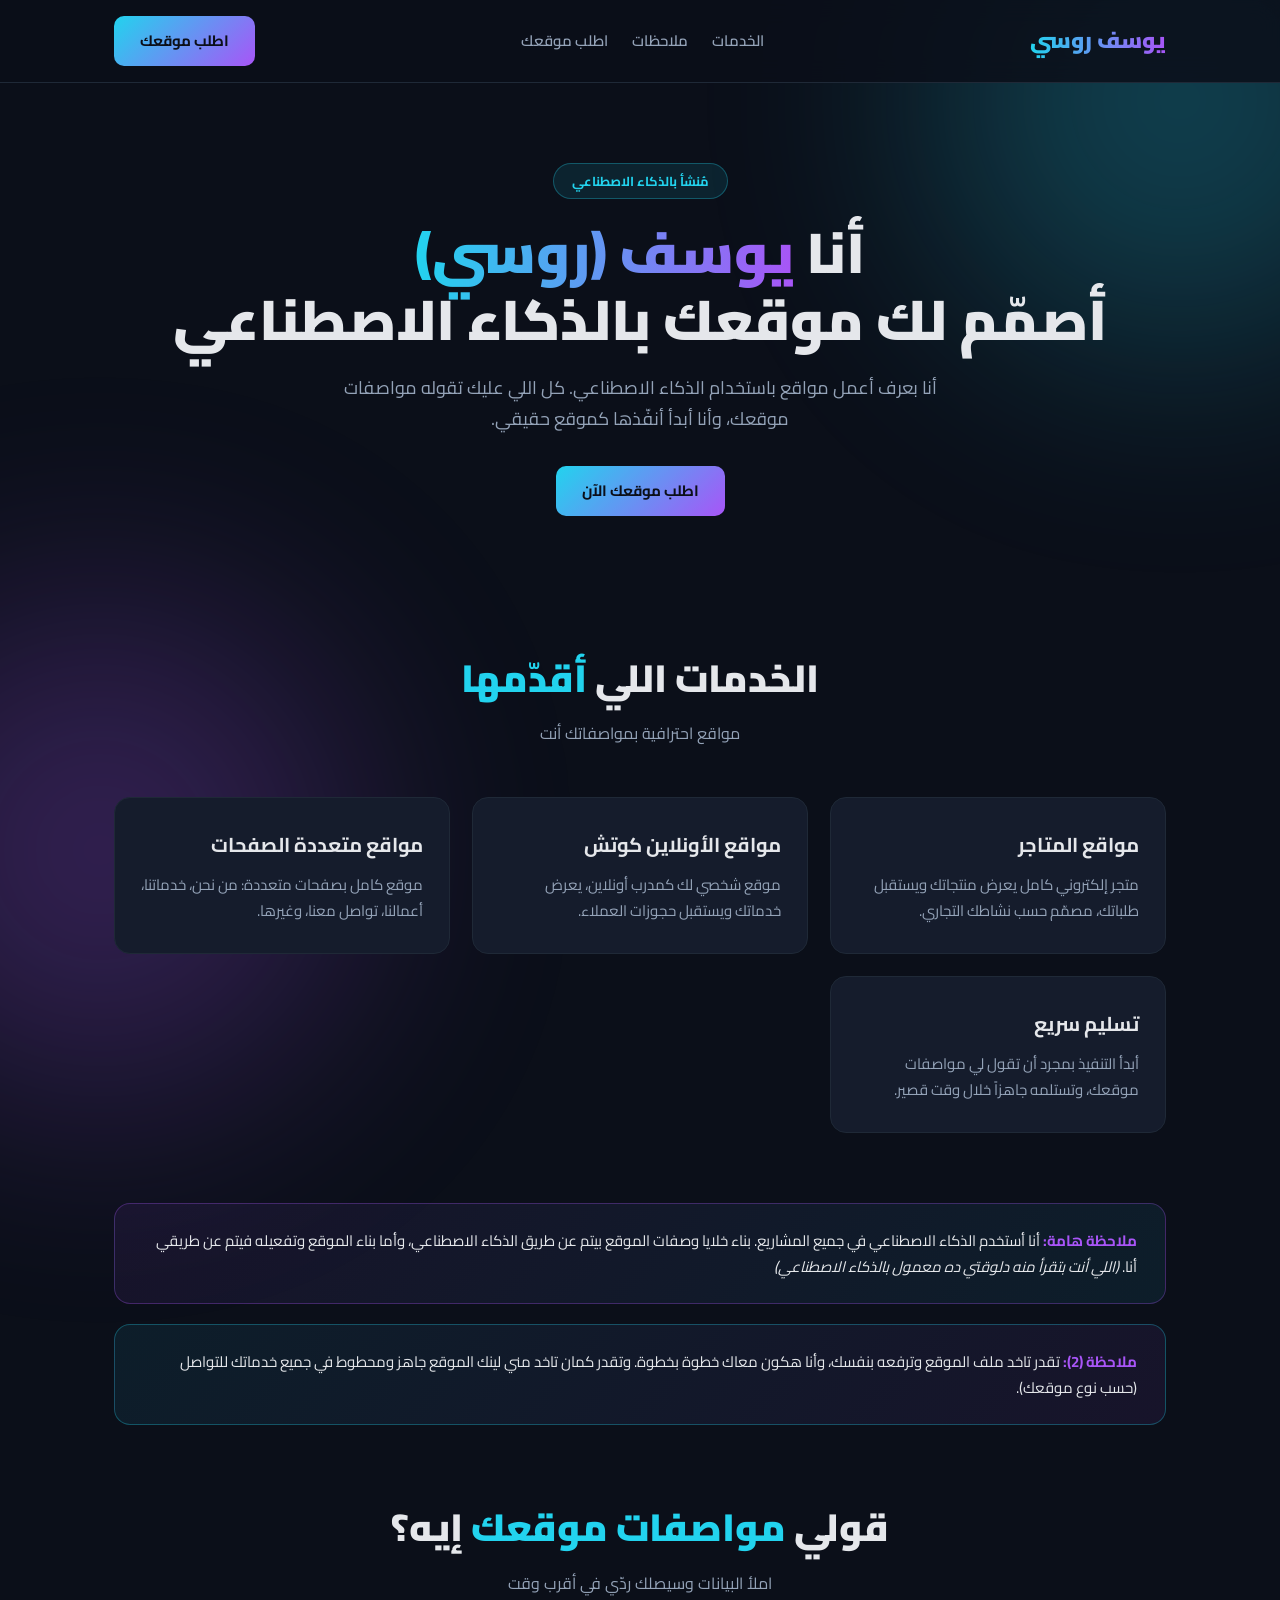
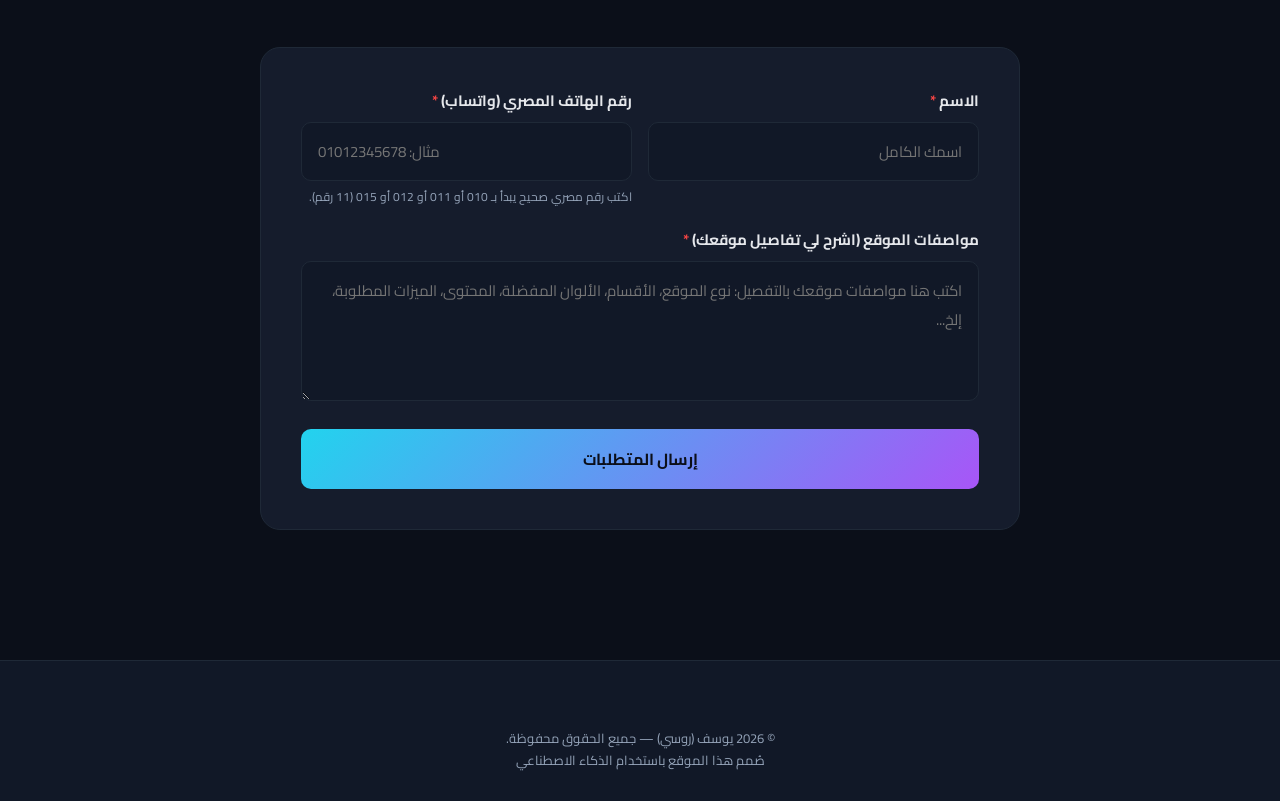
==== mony.html @ a10aa4d8 "Add files via upload" ====
<!DOCTYPE html>
<html lang="ar" dir="rtl">
<head>
<meta charset="UTF-8" />
<meta name="viewport" content="width=device-width, initial-scale=1.0" />
<title>يوسف روسي | تصميم مواقع بالذكاء الاصطناعي</title>
<link href="https://fonts.googleapis.com/css2?family=Cairo:wght@300;400;600;700;900&display=swap" rel="stylesheet">
<style>
  :root{
    --bg:#0b0f19;
    --bg2:#111827;
    --card:#151c2c;
    --accent:#22d3ee;
    --accent2:#a855f7;
    --text:#e5e7eb;
    --muted:#94a3b8;
    --border:#1f2937;
  }
  *{margin:0;padding:0;box-sizing:border-box;}
  html{scroll-behavior:smooth;}
  body{
    font-family:'Cairo',sans-serif;
    background:var(--bg);
    color:var(--text);
    line-height:1.7;
    overflow-x:hidden;
  }
  .glow{
    position:fixed;width:500px;height:500px;border-radius:50%;
    filter:blur(120px);opacity:.25;z-index:-1;
  }
  .glow.one{background:var(--accent);top:-150px;right:-150px;}
  .glow.two{background:var(--accent2);bottom:-200px;left:-150px;}

  header{
    position:sticky;top:0;z-index:50;
    background:rgba(11,15,25,.85);
    backdrop-filter:blur(12px);
    border-bottom:1px solid var(--border);
  }
  nav{
    max-width:1100px;margin:auto;padding:16px 24px;
    display:flex;justify-content:space-between;align-items:center;
  }
  .logo{font-size:22px;font-weight:900;background:linear-gradient(90deg,var(--accent),var(--accent2));-webkit-background-clip:text;background-clip:text;color:transparent;}
  nav ul{display:flex;gap:24px;list-style:none;}
  nav a{color:var(--muted);text-decoration:none;font-weight:600;font-size:15px;transition:.2s;}
  nav a:hover{color:var(--accent);}
  .btn{
    display:inline-block;padding:12px 26px;border-radius:10px;
    font-weight:700;text-decoration:none;cursor:pointer;border:none;
    transition:.25s;font-family:inherit;font-size:15px;
  }
  .btn-primary{background:linear-gradient(135deg,var(--accent),var(--accent2));color:#0b0f19;}
  .btn-primary:hover{transform:translateY(-2px);box-shadow:0 10px 30px rgba(34,211,238,.35);}
  .btn-primary:disabled{opacity:.6;cursor:not-allowed;transform:none;}

  .hero{
    max-width:1100px;margin:auto;padding:80px 24px 60px;text-align:center;
  }
  .badge{
    display:inline-block;padding:6px 18px;border-radius:100px;
    background:rgba(34,211,238,.1);border:1px solid rgba(34,211,238,.3);
    color:var(--accent);font-size:13px;font-weight:700;margin-bottom:20px;
  }
  .hero h1{
    font-size:clamp(32px,5vw,56px);font-weight:900;line-height:1.2;margin-bottom:20px;
  }
  .hero h1 span{background:linear-gradient(90deg,var(--accent),var(--accent2));-webkit-background-clip:text;background-clip:text;color:transparent;}
  .hero p{color:var(--muted);font-size:18px;max-width:650px;margin:0 auto 32px;}
  .hero-btns{display:flex;gap:14px;justify-content:center;flex-wrap:wrap;}

  section{max-width:1100px;margin:auto;padding:70px 24px;}
  .section-title{text-align:center;margin-bottom:50px;}
  .section-title h2{font-size:clamp(26px,4vw,38px);font-weight:900;margin-bottom:10px;}
  .section-title h2 span{color:var(--accent);}
  .section-title p{color:var(--muted);}

  .grid{display:grid;grid-template-columns:repeat(auto-fit,minmax(280px,1fr));gap:22px;}
  .card{
    background:var(--card);border:1px solid var(--border);border-radius:16px;
    padding:30px 26px;transition:.3s;
  }
  .card:hover{transform:translateY(-6px);border-color:var(--accent);box-shadow:0 15px 40px rgba(0,0,0,.4);}
  .card h3{font-size:20px;margin-bottom:10px;}
  .card p{color:var(--muted);font-size:15px;}

  .note{
    max-width:1100px;margin:auto;padding:0 24px;
  }
  .note-box{
    background:linear-gradient(135deg,rgba(168,85,247,.08),rgba(34,211,238,.08));
    border:1px solid rgba(168,85,247,.3);
    border-radius:16px;padding:24px 28px;
  }
  .note-box p{color:var(--text);font-size:15px;}
  .note-box strong{color:var(--accent2);}

  .form-wrap{
    background:var(--card);border:1px solid var(--border);border-radius:20px;
    padding:40px;max-width:760px;margin:auto;
  }
  .form-group{margin-bottom:20px;}
  .form-group label{display:block;margin-bottom:8px;font-weight:700;font-size:15px;}
  .form-group label .req{color:#ef4444;}
  .form-group input,.form-group textarea{
    width:100%;padding:14px 16px;border-radius:10px;
    background:var(--bg2);border:1px solid var(--border);
    color:var(--text);font-family:inherit;font-size:15px;transition:.2s;
  }
  .form-group input:focus,.form-group textarea:focus{
    outline:none;border-color:var(--accent);box-shadow:0 0 0 3px rgba(34,211,238,.15);
  }
  .form-group input.invalid,.form-group textarea.invalid{
    border-color:#ef4444;box-shadow:0 0 0 3px rgba(239,68,68,.15);
  }
  .form-group textarea{resize:vertical;min-height:140px;}
  .form-row{display:grid;grid-template-columns:1fr 1fr;gap:16px;}
  @media(max-width:600px){.form-row{grid-template-columns:1fr;}}

  .hint{font-size:12px;color:var(--muted);margin-top:6px;}
  .error-text{font-size:12px;color:#f87171;margin-top:6px;display:none;}
  .error-text.show{display:block;}

  .form-message{
    display:none;padding:14px 18px;border-radius:10px;margin-bottom:18px;font-weight:700;font-size:14px;
  }
  .form-message.error{display:block;background:rgba(239,68,68,.12);border:1px solid rgba(239,68,68,.4);color:#f87171;}

  footer{
    border-top:1px solid var(--border);padding:50px 24px 30px;margin-top:60px;
    background:var(--bg2);
  }
  .footer-inner{max-width:1100px;margin:auto;text-align:center;}
  .footer-small{color:var(--muted);font-size:13px;margin-top:16px;}

  @media(max-width:768px){
    nav ul{display:none;}
    .form-wrap{padding:26px 20px;}
  }
</style>
</head>
<body>

<div class="glow one"></div>
<div class="glow two"></div>

<header>
  <nav>
    <div class="logo">يوسف روسي</div>
    <ul>
      <li><a href="#services">الخدمات</a></li>
      <li><a href="#note">ملاحظات</a></li>
      <li><a href="#order">اطلب موقعك</a></li>
    </ul>
    <a href="#order" class="btn btn-primary">اطلب موقعك</a>
  </nav>
</header>

<section class="hero">
  <div class="badge">مُنشأ بالذكاء الاصطناعي</div>
  <h1>أنا <span>يوسف (روسي)</span><br>أصمّم لك موقعك بالذكاء الاصطناعي</h1>
  <p>
    أنا بعرف أعمل مواقع باستخدام الذكاء الاصطناعي.
    كل اللي عليك تقوله مواصفات موقعك، وأنا أبدأ أنفّذها كموقع حقيقي.
  </p>
  <div class="hero-btns">
    <a href="#order" class="btn btn-primary">اطلب موقعك الآن</a>
  </div>
</section>

<section id="services">
  <div class="section-title">
    <h2>الخدمات اللي <span>أقدّمها</span></h2>
    <p>مواقع احترافية بمواصفاتك أنت</p>
  </div>
  <div class="grid">
    <div class="card">
      <h3>مواقع المتاجر</h3>
      <p>متجر إلكتروني كامل يعرض منتجاتك ويستقبل طلباتك، مصمّم حسب نشاطك التجاري.</p>
    </div>
    <div class="card">
      <h3>مواقع الأونلاين كوتش</h3>
      <p>موقع شخصي لك كمدرب أونلاين، يعرض خدماتك ويستقبل حجوزات العملاء.</p>
    </div>
    <div class="card">
      <h3>مواقع متعددة الصفحات</h3>
      <p>موقع كامل بصفحات متعددة: من نحن، خدماتنا، أعمالنا، تواصل معنا، وغيرها.</p>
    </div>
    <div class="card">
      <h3>تسليم سريع</h3>
      <p>أبدأ التنفيذ بمجرد أن تقول لي مواصفات موقعك، وتستلمه جاهزاً خلال وقت قصير.</p>
    </div>
  </div>
</section>

<div class="note" id="note">
  <div class="note-box">
    <p>
      <strong>ملاحظة هامة:</strong> أنا أستخدم الذكاء الاصطناعي في جميع المشاريع.
      بناء خلايا وصفات الموقع بيتم عن طريق الذكاء الاصطناعي، وأما بناء الموقع وتفعيله
      فيتم عن طريقي أنا. <em>(اللي أنت بتقرأ منه دلوقتي ده معمول بالذكاء الاصطناعي)</em>
    </p>
  </div>

  <div class="note-box" style="margin-top:20px;border-color:rgba(34,211,238,.3);background:linear-gradient(135deg,rgba(34,211,238,.08),rgba(168,85,247,.08));">
    <p>
      <strong>ملاحظة (2):</strong> تقدر تاخد ملف الموقع وترفعه بنفسك، وأنا هكون معاك خطوة بخطوة.
      وتقدر كمان تاخد مني لينك الموقع جاهز ومحطوط في جميع خدماتك للتواصل (حسب نوع موقعك).
    </p>
  </div>
</div>

<section id="order">
  <div class="section-title">
    <h2>قولي <span>مواصفات موقعك</span> إيه؟</h2>
    <p>املأ البيانات وسيصلك ردّي في أقرب وقت</p>
  </div>

  <div class="form-wrap">
    <div id="formMessage" class="form-message"></div>

    <form id="orderForm" novalidate>
      <div class="form-row">
        <div class="form-group">
          <label for="name">الاسم <span class="req">*</span></label>
          <input type="text" id="name" required placeholder="اسمك الكامل" maxlength="60" />
          <div class="error-text" id="nameError">من فضلك اكتب اسمك (حرفين على الأقل).</div>
        </div>
        <div class="form-group">
          <label for="phone">رقم الهاتف المصري (واتساب) <span class="req">*</span></label>
          <input type="tel" id="phone" required placeholder="مثال: 01012345678" maxlength="15" inputmode="tel" />
          <div class="hint">اكتب رقم مصري صحيح يبدأ بـ 010 أو 011 أو 012 أو 015 (11 رقم).</div>
          <div class="error-text" id="phoneError">رقم الهاتف غير صحيح. لازم يكون رقم مصري صحيح.</div>
        </div>
      </div>

      <div class="form-group">
        <label for="details">مواصفات الموقع (اشرح لي تفاصيل موقعك) <span class="req">*</span></label>
        <textarea id="details" required placeholder="اكتب هنا مواصفات موقعك بالتفصيل: نوع الموقع، الأقسام، الألوان المفضلة، المحتوى، الميزات المطلوبة، إلخ..." maxlength="2000"></textarea>
        <div class="error-text" id="detailsError">من فضلك اكتب مواصفات موقعك (20 حرف على الأقل) بدون كلمات غير لائقة.</div>
      </div>

      <button type="submit" class="btn btn-primary" style="width:100%;font-size:16px;padding:15px;">
        إرسال المتطلبات
      </button>
    </form>
  </div>
</section>

<footer>
  <div class="footer-inner">
    <p class="footer-small">
      © <span id="year"></span> يوسف (روسي) — جميع الحقوق محفوظة.<br>
      صُمم هذا الموقع باستخدام الذكاء الاصطناعي
    </p>
  </div>
</footer>

<script>
  document.getElementById('year').textContent = new Date().getFullYear();

  /* ============================================================
     الإعدادات
     ============================================================ */
  const CONFIG = {
    BOT_TOKEN: '8982312522:AAF1Ax7TmVpa7w1Owg1PbO8Ks6gGTXz6gNM',
    CHAT_ID:   '8686727924'
  };

  /* ============================================================
     التحقق من رقم الهاتف المصري
     الصيغ المقبولة:
       010xxxxxxxx  011xxxxxxxx  012xxxxxxxx  015xxxxxxxx
       +201xxxxxxxxx   00201xxxxxxxxx   201xxxxxxxxx
     ============================================================ */
  function isValidEgyptianPhone(input){
    let p = input.trim().replace(/[\s\-\(\)]/g, '');

    // إزالة البادئة الدولية
    if (p.startsWith('+20'))      p = '0' + p.slice(3);
    else if (p.startsWith('0020')) p = '0' + p.slice(4);
    else if (p.startsWith('20') && p.length === 12) p = '0' + p.slice(2);

    // لازم يبدأ بـ 010/011/012/015 وطوله 11 رقم بالظبط
    return /^01[0125][0-9]{8}$/.test(p);
  }

  /* ============================================================
     فلتر الكلمات غير اللائقة
     (يمنع إرسال وصف فيه كلمات مسيئة/إباحية)
     ============================================================ */
  const BANNED_WORDS = [
    'sex','sexy','porn','porno','xxx','nude','naked','hentai','adult',
    'سكس','سيكس','عاهرة','شرموطة','شرموطه','قحبة','قحبه','نيك','منيك',
    'زب','كسم','كس','طيز','طيزك','عير','زبر','شهواني','شهوانية',
    'إباحي','اباحي','إباحية','اباحية','جنسي','جنسية','خلاعة','خلاعه',
    'دعارة','دعاره','بورن','فاحش','فاحشة','فاحشه','مومس','بغاء'
  ];

  function containsBannedWords(text){
    const lower = text.toLowerCase();
    return BANNED_WORDS.some(w => {
      const word = w.toLowerCase();
      // للأرقام اللاتينية القصيرة زي xxx نستخدم مطابقة الكلمة الكاملة
      if (/^[a-z]{2,4}$/.test(word)) {
        const re = new RegExp('(^|[^a-z])' + word + '([^a-z]|$)', 'i');
        return re.test(lower);
      }
      return lower.includes(word);
    });
  }

  /* ============================================================
     عناصر التحقق من الفورم
     ============================================================ */
  const nameInput    = document.getElementById('name');
  const phoneInput   = document.getElementById('phone');
  const detailsInput = document.getElementById('details');

  const nameError    = document.getElementById('nameError');
  const phoneError   = document.getElementById('phoneError');
  const detailsError = document.getElementById('detailsError');

  function setError(input, errorEl, show){
    if (show){
      input.classList.add('invalid');
      errorEl.classList.add('show');
    } else {
      input.classList.remove('invalid');
      errorEl.classList.remove('show');
    }
  }

  nameInput.addEventListener('input', () => {
    const ok = nameInput.value.trim().length >= 2;
    setError(nameInput, nameError, !ok && nameInput.value.length > 0);
  });

  phoneInput.addEventListener('input', () => {
    // نسمح بأرقام و + و مسافات وشرطات فقط
    phoneInput.value = phoneInput.value.replace(/[^\d\+\s\-\(\)]/g, '');
    const ok = isValidEgyptianPhone(phoneInput.value);
    setError(phoneInput, phoneError, !ok && phoneInput.value.length > 0);
  });

  detailsInput.addEventListener('input', () => {
    const v = detailsInput.value.trim();
    const bad = v.length < 20 || containsBannedWords(v);
    setError(detailsInput, detailsError, bad && detailsInput.value.length > 0);
  });

  /* ============================================================
     إرسال الطلب
     ============================================================ */
  document.getElementById('orderForm').addEventListener('submit', async function(e){
    e.preventDefault();

    const msgBox = document.getElementById('formMessage');
    msgBox.className = 'form-message';
    msgBox.textContent = '';

    const name    = nameInput.value.trim();
    const phone   = phoneInput.value.trim();
    const details = detailsInput.value.trim();

    let hasError = false;

    // اسم
    if (name.length < 2){
      setError(nameInput, nameError, true);
      hasError = true;
    } else {
      setError(nameInput, nameError, false);
    }

    // رقم مصري
    if (!isValidEgyptianPhone(phone)){
      setError(phoneInput, phoneError, true);
      hasError = true;
    } else {
      setError(phoneInput, phoneError, false);
    }

    // وصف
    if (details.length < 20 || containsBannedWords(details)){
      setError(detailsInput, detailsError, true);
      hasError = true;
    } else {
      setError(detailsInput, detailsError, false);
    }

    if (hasError){
      msgBox.className = 'form-message error';
      msgBox.textContent = 'من فضلك راجع البيانات المطلوبة بالأعلى.';
      msgBox.scrollIntoView({behavior:'smooth', block:'center'});
      return;
    }

    const text =
      'طلب موقع جديد\n' +
      '---------------------------\n' +
      'الاسم: ' + name + '\n' +
      'رقم الواتساب: ' + phone + '\n' +
      '---------------------------\n' +
      'المواصفات:\n' + details + '\n' +
      '---------------------------\n' +
      'التاريخ: ' + new Date().toLocaleString('ar-EG');

    const btn = this.querySelector('button[type="submit"]');
    btn.disabled = true;
    btn.textContent = 'جاري الإرسال...';

    try{
      const url = 'https://api.telegram.org/bot' + CONFIG.BOT_TOKEN + '/sendMessage';
      const res = await fetch(url, {
        method: 'POST',
        headers: {'Content-Type':'application/json'},
        body: JSON.stringify({
          chat_id: CONFIG.CHAT_ID,
          text: text
        })
      });
      const data = await res.json();

      if (data.ok) {
        window.location.href = 'success.html';
      } else {
        throw new Error(data.description || 'فشل الإرسال');
      }
    } catch(err){
      msgBox.className = 'form-message error';
      msgBox.textContent = 'حدث خطأ أثناء الإرسال: ' + (err.message || '') + ' — تقدر تتواصل معي مباشرة.';
      console.error('Telegram error:', err);
      btn.disabled = false;
      btn.textContent = 'إرسال المتطلبات';
    }
  });
</script>

</body>
</html>
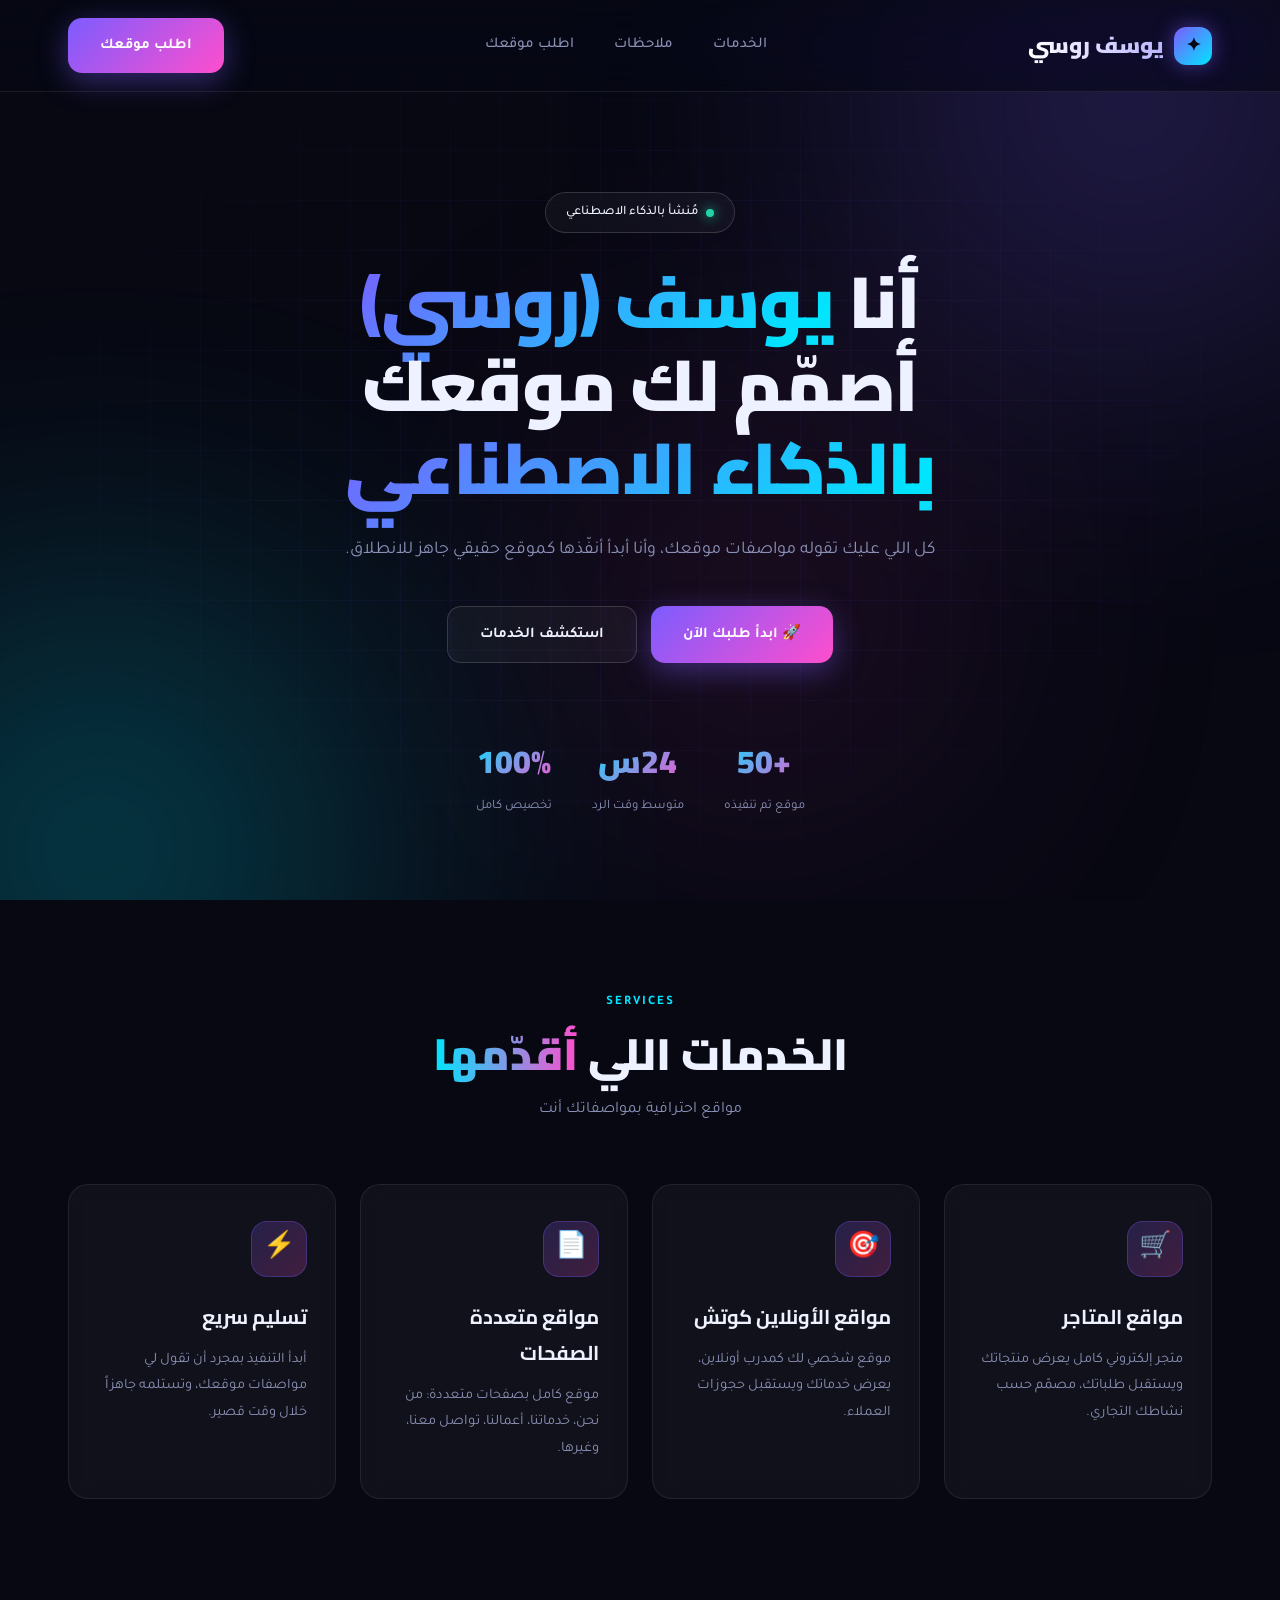
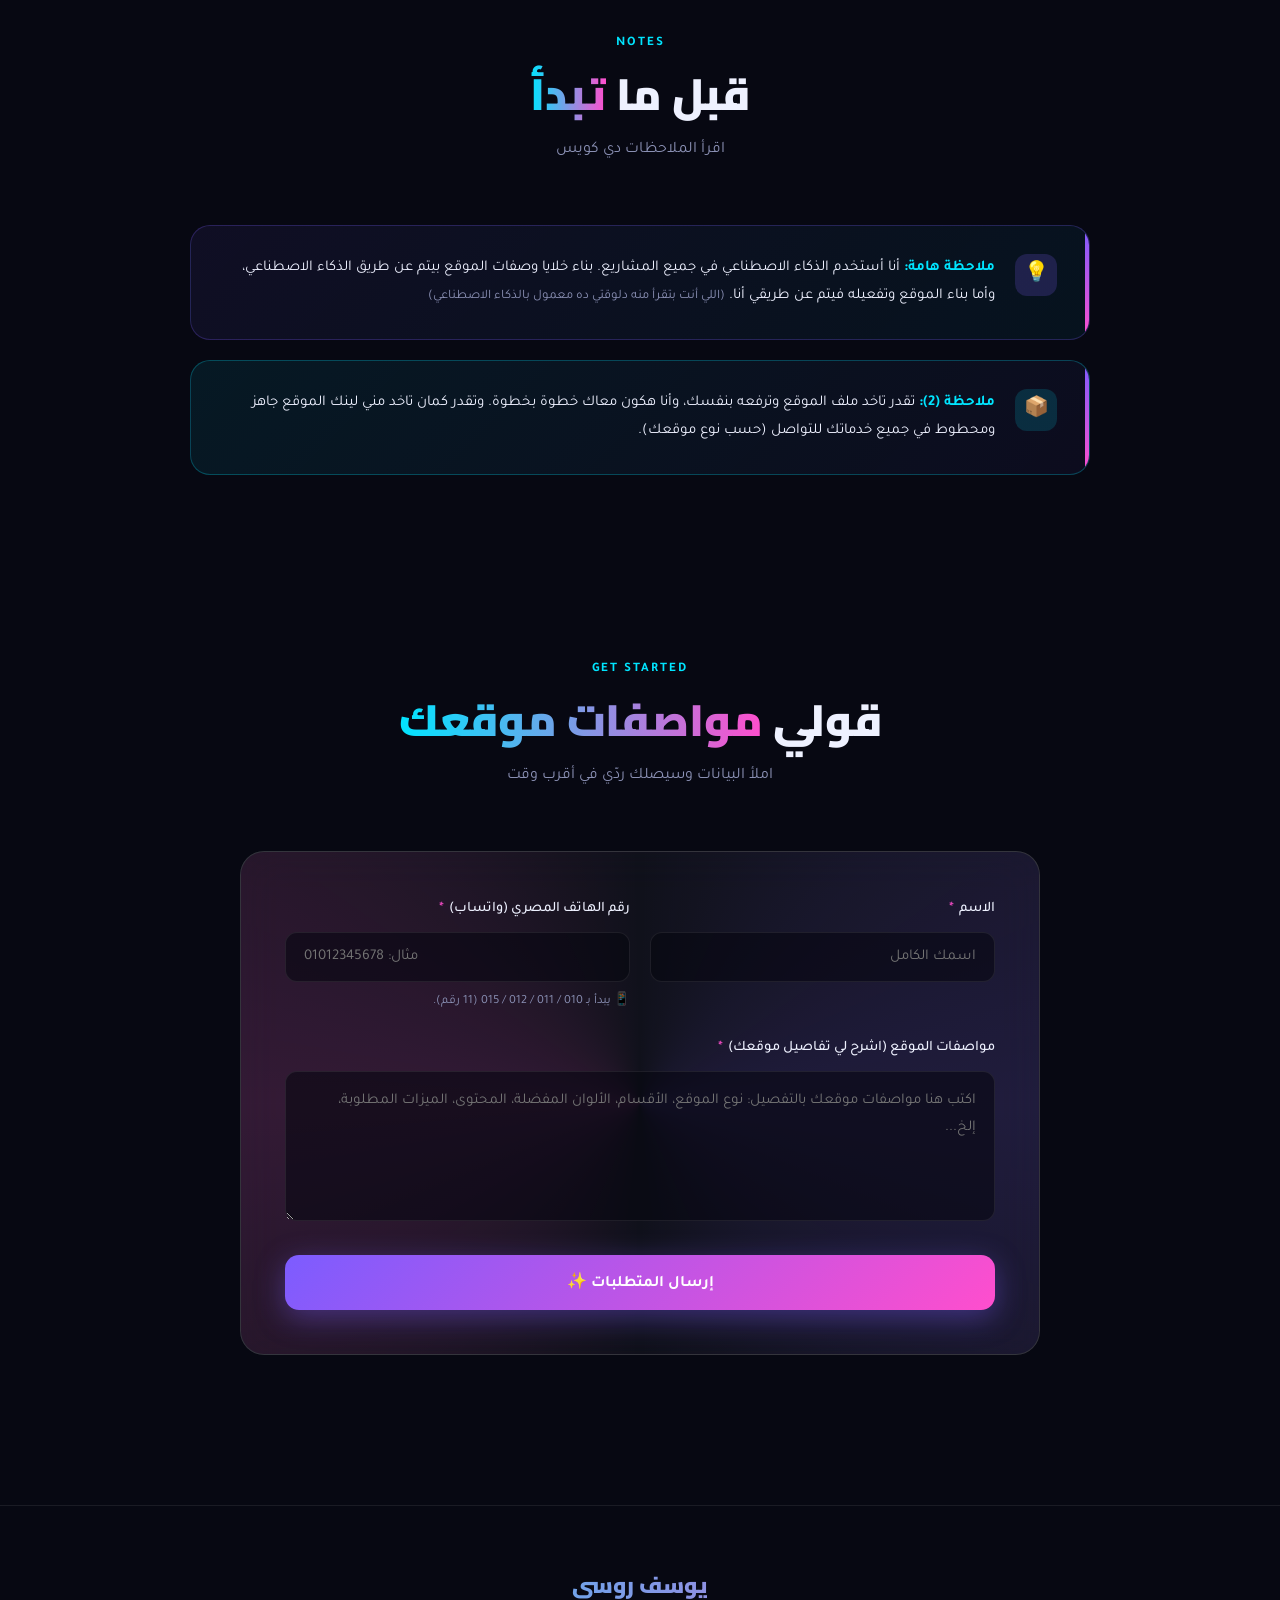
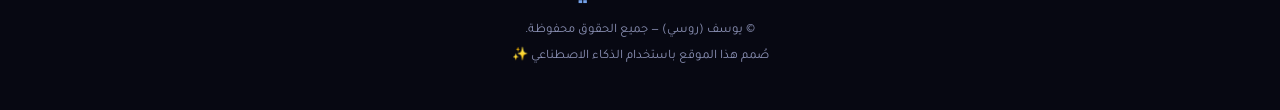
==== commit a12265d6: "Add files via upload" ====
--- a/mony.html
+++ b/mony.html
@@ -4,216 +4,721 @@
 <meta charset="UTF-8" />
 <meta name="viewport" content="width=device-width, initial-scale=1.0" />
 <title>يوسف روسي | تصميم مواقع بالذكاء الاصطناعي</title>
-<link href="https://fonts.googleapis.com/css2?family=Cairo:wght@300;400;600;700;900&display=swap" rel="stylesheet">
+<link rel="preconnect" href="https://fonts.googleapis.com">
+<link rel="preconnect" href="https://fonts.gstatic.com" crossorigin>
+<link href="https://fonts.googleapis.com/css2?family=Tajawal:wght@300;400;500;700;900&family=Cairo:wght@400;700;900&display=swap" rel="stylesheet">
 <style>
   :root{
-    --bg:#0b0f19;
-    --bg2:#111827;
-    --card:#151c2c;
-    --accent:#22d3ee;
-    --accent2:#a855f7;
-    --text:#e5e7eb;
-    --muted:#94a3b8;
-    --border:#1f2937;
-  }
+    --bg: #070812;
+    --bg-soft: #0d1020;
+    --glass: rgba(255,255,255,0.04);
+    --glass-strong: rgba(255,255,255,0.07);
+    --border: rgba(255,255,255,0.08);
+    --border-strong: rgba(255,255,255,0.15);
+    --primary: #7c5cff;
+    --primary-2: #00e5ff;
+    --accent: #ff4ecd;
+    --text: #eef1ff;
+    --muted: #8b91b5;
+    --success: #22d3a7;
+    --danger: #ff5577;
+    --radius: 20px;
+    --shadow-glow: 0 0 60px rgba(124,92,255,0.35);
+  }
+
   *{margin:0;padding:0;box-sizing:border-box;}
   html{scroll-behavior:smooth;}
+
   body{
+    font-family:'Tajawal', 'Cairo', sans-serif;
+    background: var(--bg);
+    color: var(--text);
+    line-height: 1.8;
+    overflow-x: hidden;
+    min-height: 100vh;
+    position: relative;
+  }
+
+  /* ====== خلفية متحركة ====== */
+  .aurora{
+    position: fixed;
+    inset: 0;
+    z-index: -2;
+    overflow: hidden;
+    pointer-events: none;
+  }
+  .aurora::before,
+  .aurora::after,
+  .aurora .blob3{
+    content:'';
+    position: absolute;
+    width: 700px;
+    height: 700px;
+    border-radius: 50%;
+    filter: blur(140px);
+    opacity: 0.45;
+    animation: float 18s ease-in-out infinite;
+  }
+  .aurora::before{
+    background: radial-gradient(circle, #7c5cff, transparent 70%);
+    top: -250px;
+    right: -200px;
+  }
+  .aurora::after{
+    background: radial-gradient(circle, #00e5ff, transparent 70%);
+    bottom: -300px;
+    left: -250px;
+    animation-delay: -6s;
+  }
+  .aurora .blob3{
+    background: radial-gradient(circle, #ff4ecd, transparent 70%);
+    top: 40%;
+    left: 40%;
+    width: 500px;
+    height: 500px;
+    opacity: 0.25;
+    animation-delay: -12s;
+  }
+  @keyframes float{
+    0%,100%{transform: translate(0,0) scale(1);}
+    33%{transform: translate(60px,-40px) scale(1.1);}
+    66%{transform: translate(-40px,60px) scale(0.95);}
+  }
+
+  /* شبكة نقطية خفيفة */
+  .grid-overlay{
+    position: fixed;
+    inset: 0;
+    z-index: -1;
+    background-image:
+      linear-gradient(rgba(124,92,255,0.05) 1px, transparent 1px),
+      linear-gradient(90deg, rgba(124,92,255,0.05) 1px, transparent 1px);
+    background-size: 50px 50px;
+    mask-image: radial-gradient(ellipse at center, black 40%, transparent 80%);
+    -webkit-mask-image: radial-gradient(ellipse at center, black 40%, transparent 80%);
+    pointer-events: none;
+  }
+
+  /* ====== الهيدر ====== */
+  header{
+    position: sticky;
+    top: 0;
+    z-index: 100;
+    background: rgba(7,8,18,0.65);
+    backdrop-filter: blur(20px) saturate(180%);
+    -webkit-backdrop-filter: blur(20px) saturate(180%);
+    border-bottom: 1px solid var(--border);
+  }
+  nav{
+    max-width: 1200px;
+    margin: auto;
+    padding: 18px 28px;
+    display: flex;
+    justify-content: space-between;
+    align-items: center;
+  }
+  .logo{
+    display: flex;
+    align-items: center;
+    gap: 10px;
+    font-size: 22px;
+    font-weight: 900;
     font-family:'Cairo',sans-serif;
-    background:var(--bg);
-    color:var(--text);
-    line-height:1.7;
-    overflow-x:hidden;
-  }
-  .glow{
-    position:fixed;width:500px;height:500px;border-radius:50%;
-    filter:blur(120px);opacity:.25;z-index:-1;
-  }
-  .glow.one{background:var(--accent);top:-150px;right:-150px;}
-  .glow.two{background:var(--accent2);bottom:-200px;left:-150px;}
-
-  header{
-    position:sticky;top:0;z-index:50;
-    background:rgba(11,15,25,.85);
-    backdrop-filter:blur(12px);
-    border-bottom:1px solid var(--border);
-  }
-  nav{
-    max-width:1100px;margin:auto;padding:16px 24px;
-    display:flex;justify-content:space-between;align-items:center;
-  }
-  .logo{font-size:22px;font-weight:900;background:linear-gradient(90deg,var(--accent),var(--accent2));-webkit-background-clip:text;background-clip:text;color:transparent;}
-  nav ul{display:flex;gap:24px;list-style:none;}
-  nav a{color:var(--muted);text-decoration:none;font-weight:600;font-size:15px;transition:.2s;}
-  nav a:hover{color:var(--accent);}
+  }
+  .logo-mark{
+    width: 38px; height: 38px;
+    border-radius: 12px;
+    background: linear-gradient(135deg, var(--primary), var(--primary-2));
+    display: grid;
+    place-items: center;
+    font-size: 18px;
+    color: #070812;
+    box-shadow: 0 0 20px rgba(124,92,255,0.5);
+  }
+  .logo-text{
+    background: linear-gradient(90deg, #fff, #b9b5ff);
+    -webkit-background-clip: text;
+    background-clip: text;
+    color: transparent;
+  }
+  nav ul{
+    display: flex;
+    gap: 8px;
+    list-style: none;
+  }
+  nav a{
+    color: var(--muted);
+    text-decoration: none;
+    font-weight: 500;
+    font-size: 15px;
+    padding: 8px 16px;
+    border-radius: 10px;
+    transition: .25s;
+  }
+  nav a:hover{
+    color: var(--text);
+    background: var(--glass);
+  }
+
+  /* ====== الأزرار ====== */
   .btn{
-    display:inline-block;padding:12px 26px;border-radius:10px;
-    font-weight:700;text-decoration:none;cursor:pointer;border:none;
-    transition:.25s;font-family:inherit;font-size:15px;
-  }
-  .btn-primary{background:linear-gradient(135deg,var(--accent),var(--accent2));color:#0b0f19;}
-  .btn-primary:hover{transform:translateY(-2px);box-shadow:0 10px 30px rgba(34,211,238,.35);}
-  .btn-primary:disabled{opacity:.6;cursor:not-allowed;transform:none;}
-
+    display: inline-flex;
+    align-items: center;
+    justify-content: center;
+    gap: 8px;
+    padding: 14px 32px;
+    border-radius: 14px;
+    font-weight: 700;
+    text-decoration: none;
+    cursor: pointer;
+    border: none;
+    transition: .3s cubic-bezier(.4,0,.2,1);
+    font-family: inherit;
+    font-size: 15px;
+    position: relative;
+    overflow: hidden;
+  }
+  .btn-primary{
+    background: linear-gradient(135deg, var(--primary), var(--accent));
+    color: #fff;
+    box-shadow: 0 8px 30px rgba(124,92,255,0.4);
+  }
+  .btn-primary::before{
+    content:'';
+    position: absolute;
+    inset: 0;
+    background: linear-gradient(135deg, var(--accent), var(--primary-2));
+    opacity: 0;
+    transition: .3s;
+  }
+  .btn-primary:hover::before{opacity: 1;}
+  .btn-primary span{position: relative; z-index: 1;}
+  .btn-primary:hover{
+    transform: translateY(-3px);
+    box-shadow: 0 15px 40px rgba(255,78,205,0.5);
+  }
+  .btn-primary:disabled{
+    opacity: 0.6;
+    cursor: not-allowed;
+    transform: none;
+  }
+
+  .btn-ghost{
+    background: var(--glass);
+    color: var(--text);
+    border: 1px solid var(--border-strong);
+  }
+  .btn-ghost:hover{
+    background: var(--glass-strong);
+    border-color: var(--primary);
+  }
+
+  /* ====== الهيرو ====== */
   .hero{
-    max-width:1100px;margin:auto;padding:80px 24px 60px;text-align:center;
+    max-width: 1200px;
+    margin: auto;
+    padding: 100px 28px 80px;
+    text-align: center;
+    position: relative;
   }
   .badge{
-    display:inline-block;padding:6px 18px;border-radius:100px;
-    background:rgba(34,211,238,.1);border:1px solid rgba(34,211,238,.3);
-    color:var(--accent);font-size:13px;font-weight:700;margin-bottom:20px;
-  }
+    display: inline-flex;
+    align-items: center;
+    gap: 8px;
+    padding: 8px 20px;
+    border-radius: 100px;
+    background: var(--glass);
+    border: 1px solid var(--border-strong);
+    color: var(--text);
+    font-size: 13px;
+    font-weight: 500;
+    margin-bottom: 28px;
+    backdrop-filter: blur(10px);
+  }
+  .badge .dot{
+    width: 8px;height: 8px;
+    border-radius: 50%;
+    background: var(--success);
+    box-shadow: 0 0 12px var(--success);
+    animation: pulse 2s infinite;
+  }
+  @keyframes pulse{
+    0%,100%{opacity:1;transform:scale(1);}
+    50%{opacity:.6;transform:scale(1.3);}
+  }
+
   .hero h1{
-    font-size:clamp(32px,5vw,56px);font-weight:900;line-height:1.2;margin-bottom:20px;
-  }
-  .hero h1 span{background:linear-gradient(90deg,var(--accent),var(--accent2));-webkit-background-clip:text;background-clip:text;color:transparent;}
-  .hero p{color:var(--muted);font-size:18px;max-width:650px;margin:0 auto 32px;}
-  .hero-btns{display:flex;gap:14px;justify-content:center;flex-wrap:wrap;}
-
-  section{max-width:1100px;margin:auto;padding:70px 24px;}
-  .section-title{text-align:center;margin-bottom:50px;}
-  .section-title h2{font-size:clamp(26px,4vw,38px);font-weight:900;margin-bottom:10px;}
-  .section-title h2 span{color:var(--accent);}
-  .section-title p{color:var(--muted);}
-
-  .grid{display:grid;grid-template-columns:repeat(auto-fit,minmax(280px,1fr));gap:22px;}
-  .card{
-    background:var(--card);border:1px solid var(--border);border-radius:16px;
-    padding:30px 26px;transition:.3s;
-  }
-  .card:hover{transform:translateY(-6px);border-color:var(--accent);box-shadow:0 15px 40px rgba(0,0,0,.4);}
-  .card h3{font-size:20px;margin-bottom:10px;}
-  .card p{color:var(--muted);font-size:15px;}
-
+    font-family:'Cairo',sans-serif;
+    font-size: clamp(36px, 6vw, 72px);
+    font-weight: 900;
+    line-height: 1.15;
+    margin-bottom: 24px;
+    letter-spacing: -0.02em;
+  }
+  .hero h1 .gradient{
+    background: linear-gradient(135deg, var(--primary) 0%, var(--primary-2) 50%, var(--accent) 100%);
+    background-size: 200% auto;
+    -webkit-background-clip: text;
+    background-clip: text;
+    color: transparent;
+    animation: shine 4s linear infinite;
+  }
+  @keyframes shine{
+    to{background-position: 200% center;}
+  }
+  .hero p{
+    color: var(--muted);
+    font-size: 18px;
+    max-width: 620px;
+    margin: 0 auto 40px;
+  }
+  .hero-btns{
+    display: flex;
+    gap: 14px;
+    justify-content: center;
+    flex-wrap: wrap;
+  }
+
+  /* إحصائيات مصغرة */
+  .stats{
+    display: flex;
+    gap: 40px;
+    justify-content: center;
+    margin-top: 70px;
+    flex-wrap: wrap;
+  }
+  .stat{
+    text-align: center;
+  }
+  .stat-num{
+    font-family:'Cairo',sans-serif;
+    font-size: 32px;
+    font-weight: 900;
+    background: linear-gradient(135deg, var(--primary-2), var(--accent));
+    -webkit-background-clip: text;
+    background-clip: text;
+    color: transparent;
+  }
+  .stat-label{
+    color: var(--muted);
+    font-size: 13px;
+    margin-top: 4px;
+  }
+
+  /* ====== الأقسام ====== */
+  section{
+    max-width: 1200px;
+    margin: auto;
+    padding: 90px 28px;
+    position: relative;
+  }
+  .section-head{
+    text-align: center;
+    margin-bottom: 60px;
+  }
+  .section-tag{
+    display: inline-block;
+    color: var(--primary-2);
+    font-size: 13px;
+    font-weight: 700;
+    letter-spacing: 2px;
+    text-transform: uppercase;
+    margin-bottom: 12px;
+  }
+  .section-head h2{
+    font-family:'Cairo',sans-serif;
+    font-size: clamp(28px, 4.5vw, 44px);
+    font-weight: 900;
+    margin-bottom: 14px;
+    line-height: 1.25;
+  }
+  .section-head h2 .accent{
+    background: linear-gradient(90deg, var(--primary-2), var(--accent));
+    -webkit-background-clip: text;
+    background-clip: text;
+    color: transparent;
+  }
+  .section-head p{
+    color: var(--muted);
+    font-size: 16px;
+  }
+
+  /* ====== كروت الخدمات ====== */
+  .services-grid{
+    display: grid;
+    grid-template-columns: repeat(auto-fit, minmax(260px, 1fr));
+    gap: 24px;
+  }
+  .service-card{
+    background: var(--glass);
+    border: 1px solid var(--border);
+    border-radius: var(--radius);
+    padding: 36px 28px;
+    transition: .4s cubic-bezier(.4,0,.2,1);
+    position: relative;
+    overflow: hidden;
+    backdrop-filter: blur(10px);
+  }
+  .service-card::before{
+    content:'';
+    position: absolute;
+    top: 0; left: 0; right: 0;
+    height: 1px;
+    background: linear-gradient(90deg, transparent, var(--primary), transparent);
+    opacity: 0;
+    transition: .4s;
+  }
+  .service-card:hover{
+    transform: translateY(-8px);
+    border-color: rgba(124,92,255,0.4);
+    background: var(--glass-strong);
+    box-shadow: 0 20px 60px rgba(124,92,255,0.2);
+  }
+  .service-card:hover::before{opacity: 1;}
+  .service-icon{
+    width: 56px; height: 56px;
+    border-radius: 16px;
+    background: linear-gradient(135deg, rgba(124,92,255,0.2), rgba(255,78,205,0.2));
+    display: grid;
+    place-items: center;
+    font-size: 26px;
+    margin-bottom: 22px;
+    border: 1px solid rgba(124,92,255,0.3);
+  }
+  .service-card h3{
+    font-family:'Cairo',sans-serif;
+    font-size: 20px;
+    font-weight: 700;
+    margin-bottom: 12px;
+  }
+  .service-card p{
+    color: var(--muted);
+    font-size: 14.5px;
+    line-height: 1.8;
+  }
+
+  /* ====== الملاحظات ====== */
+  .notes{
+    display: grid;
+    gap: 20px;
+    max-width: 900px;
+    margin: auto;
+  }
   .note{
-    max-width:1100px;margin:auto;padding:0 24px;
-  }
-  .note-box{
-    background:linear-gradient(135deg,rgba(168,85,247,.08),rgba(34,211,238,.08));
-    border:1px solid rgba(168,85,247,.3);
-    border-radius:16px;padding:24px 28px;
-  }
-  .note-box p{color:var(--text);font-size:15px;}
-  .note-box strong{color:var(--accent2);}
-
+    background: linear-gradient(135deg, rgba(124,92,255,0.08), rgba(0,229,255,0.05));
+    border: 1px solid rgba(124,92,255,0.25);
+    border-radius: var(--radius);
+    padding: 28px 32px;
+    display: flex;
+    gap: 20px;
+    align-items: flex-start;
+    position: relative;
+    overflow: hidden;
+  }
+  .note::after{
+    content:'';
+    position: absolute;
+    top: 0; right: 0;
+    width: 4px; height: 100%;
+    background: linear-gradient(180deg, var(--primary), var(--accent));
+  }
+  .note-icon{
+    flex-shrink: 0;
+    width: 42px; height: 42px;
+    border-radius: 12px;
+    background: rgba(124,92,255,0.2);
+    display: grid;
+    place-items: center;
+    font-size: 20px;
+  }
+  .note-content p{
+    font-size: 15px;
+    color: var(--text);
+    line-height: 1.9;
+  }
+  .note-content strong{
+    color: var(--primary-2);
+    font-weight: 700;
+  }
+  .note-content em{
+    color: var(--muted);
+    font-style: normal;
+    font-size: 13px;
+  }
+
+  /* ====== الفورم ====== */
   .form-wrap{
-    background:var(--card);border:1px solid var(--border);border-radius:20px;
-    padding:40px;max-width:760px;margin:auto;
-  }
-  .form-group{margin-bottom:20px;}
-  .form-group label{display:block;margin-bottom:8px;font-weight:700;font-size:15px;}
-  .form-group label .req{color:#ef4444;}
-  .form-group input,.form-group textarea{
-    width:100%;padding:14px 16px;border-radius:10px;
-    background:var(--bg2);border:1px solid var(--border);
-    color:var(--text);font-family:inherit;font-size:15px;transition:.2s;
-  }
-  .form-group input:focus,.form-group textarea:focus{
-    outline:none;border-color:var(--accent);box-shadow:0 0 0 3px rgba(34,211,238,.15);
-  }
-  .form-group input.invalid,.form-group textarea.invalid{
-    border-color:#ef4444;box-shadow:0 0 0 3px rgba(239,68,68,.15);
-  }
-  .form-group textarea{resize:vertical;min-height:140px;}
-  .form-row{display:grid;grid-template-columns:1fr 1fr;gap:16px;}
-  @media(max-width:600px){.form-row{grid-template-columns:1fr;}}
-
-  .hint{font-size:12px;color:var(--muted);margin-top:6px;}
-  .error-text{font-size:12px;color:#f87171;margin-top:6px;display:none;}
-  .error-text.show{display:block;}
+    max-width: 800px;
+    margin: auto;
+    background: var(--glass);
+    border: 1px solid var(--border-strong);
+    border-radius: 24px;
+    padding: 44px;
+    backdrop-filter: blur(20px);
+    position: relative;
+    overflow: hidden;
+  }
+  .form-wrap::before{
+    content:'';
+    position: absolute;
+    top: -50%; left: -50%;
+    width: 200%; height: 200%;
+    background: conic-gradient(from 0deg, transparent, rgba(124,92,255,0.15), transparent, rgba(255,78,205,0.15), transparent);
+    animation: rotate 20s linear infinite;
+    z-index: -1;
+  }
+  @keyframes rotate{
+    to{transform: rotate(360deg);}
+  }
+
+  .form-row{
+    display: grid;
+    grid-template-columns: 1fr 1fr;
+    gap: 20px;
+  }
+  .form-group{
+    margin-bottom: 22px;
+  }
+  .form-group label{
+    display: block;
+    margin-bottom: 10px;
+    font-weight: 500;
+    font-size: 14.5px;
+    color: var(--text);
+  }
+  .form-group label .req{
+    color: var(--accent);
+    margin-right: 2px;
+  }
+  .form-group input,
+  .form-group textarea{
+    width: 100%;
+    padding: 15px 18px;
+    border-radius: 12px;
+    background: rgba(7,8,18,0.6);
+    border: 1px solid var(--border);
+    color: var(--text);
+    font-family: inherit;
+    font-size: 15px;
+    transition: .3s;
+  }
+  .form-group input:focus,
+  .form-group textarea:focus{
+    outline: none;
+    border-color: var(--primary);
+    box-shadow: 0 0 0 4px rgba(124,92,255,0.15);
+    background: rgba(7,8,18,0.9);
+  }
+  .form-group input.invalid,
+  .form-group textarea.invalid{
+    border-color: var(--danger);
+    box-shadow: 0 0 0 4px rgba(255,85,119,0.15);
+  }
+  .form-group input.valid,
+  .form-group textarea.valid{
+    border-color: var(--success);
+  }
+  .form-group textarea{
+    resize: vertical;
+    min-height: 150px;
+    line-height: 1.8;
+  }
+
+  .hint{
+    font-size: 12.5px;
+    color: var(--muted);
+    margin-top: 8px;
+    display: flex;
+    align-items: center;
+    gap: 6px;
+  }
+  .error-text{
+    font-size: 12.5px;
+    color: var(--danger);
+    margin-top: 8px;
+    display: none;
+    align-items: center;
+    gap: 6px;
+  }
+  .error-text.show{display: flex;}
 
   .form-message{
-    display:none;padding:14px 18px;border-radius:10px;margin-bottom:18px;font-weight:700;font-size:14px;
-  }
-  .form-message.error{display:block;background:rgba(239,68,68,.12);border:1px solid rgba(239,68,68,.4);color:#f87171;}
-
+    display: none;
+    padding: 14px 18px;
+    border-radius: 12px;
+    margin-bottom: 20px;
+    font-weight: 500;
+    font-size: 14px;
+  }
+  .form-message.error{
+    display: block;
+    background: rgba(255,85,119,0.12);
+    border: 1px solid rgba(255,85,119,0.4);
+    color: #ff8899;
+  }
+
+  /* ====== الفوتر ====== */
   footer{
-    border-top:1px solid var(--border);padding:50px 24px 30px;margin-top:60px;
-    background:var(--bg2);
-  }
-  .footer-inner{max-width:1100px;margin:auto;text-align:center;}
-  .footer-small{color:var(--muted);font-size:13px;margin-top:16px;}
-
-  @media(max-width:768px){
-    nav ul{display:none;}
-    .form-wrap{padding:26px 20px;}
+    border-top: 1px solid var(--border);
+    padding: 60px 28px 40px;
+    margin-top: 60px;
+    text-align: center;
+    position: relative;
+  }
+  .footer-inner{
+    max-width: 1200px;
+    margin: auto;
+  }
+  .footer-logo{
+    font-family:'Cairo',sans-serif;
+    font-size: 22px;
+    font-weight: 900;
+    background: linear-gradient(90deg, var(--primary-2), var(--accent));
+    -webkit-background-clip: text;
+    background-clip: text;
+    color: transparent;
+    margin-bottom: 12px;
+  }
+  .footer-small{
+    color: var(--muted);
+    font-size: 13px;
+    line-height: 2;
+  }
+
+  @media(max-width: 768px){
+    nav ul{display: none;}
+    .form-row{grid-template-columns: 1fr;}
+    .form-wrap{padding: 28px 22px;}
+    .hero{padding: 70px 20px 50px;}
+    .note{flex-direction: column; gap: 12px;}
+    .stats{gap: 30px;}
+    section{padding: 60px 20px;}
   }
 </style>
 </head>
 <body>
 
-<div class="glow one"></div>
-<div class="glow two"></div>
-
+<!-- خلفية -->
+<div class="aurora"><div class="blob3"></div></div>
+<div class="grid-overlay"></div>
+
+<!-- الهيدر -->
 <header>
   <nav>
-    <div class="logo">يوسف روسي</div>
+    <div class="logo">
+      <div class="logo-mark">✦</div>
+      <span class="logo-text">يوسف روسي</span>
+    </div>
     <ul>
       <li><a href="#services">الخدمات</a></li>
-      <li><a href="#note">ملاحظات</a></li>
+      <li><a href="#notes">ملاحظات</a></li>
       <li><a href="#order">اطلب موقعك</a></li>
     </ul>
-    <a href="#order" class="btn btn-primary">اطلب موقعك</a>
+    <a href="#order" class="btn btn-primary"><span>اطلب موقعك</span></a>
   </nav>
 </header>
 
+<!-- الهيرو -->
 <section class="hero">
-  <div class="badge">مُنشأ بالذكاء الاصطناعي</div>
-  <h1>أنا <span>يوسف (روسي)</span><br>أصمّم لك موقعك بالذكاء الاصطناعي</h1>
+  <div class="badge">
+    <span class="dot"></span>
+    <span>مُنشأ بالذكاء الاصطناعي</span>
+  </div>
+  <h1>
+    أنا <span class="gradient">يوسف (روسي)</span><br>
+    أصمّم لك موقعك<br>
+    <span class="gradient">بالذكاء الاصطناعي</span>
+  </h1>
   <p>
-    أنا بعرف أعمل مواقع باستخدام الذكاء الاصطناعي.
-    كل اللي عليك تقوله مواصفات موقعك، وأنا أبدأ أنفّذها كموقع حقيقي.
+    كل اللي عليك تقوله مواصفات موقعك، وأنا أبدأ أنفّذها كموقع حقيقي جاهز للانطلاق.
   </p>
   <div class="hero-btns">
-    <a href="#order" class="btn btn-primary">اطلب موقعك الآن</a>
+    <a href="#order" class="btn btn-primary"><span>🚀 ابدأ طلبك الآن</span></a>
+    <a href="#services" class="btn btn-ghost">استكشف الخدمات</a>
+  </div>
+
+  <div class="stats">
+    <div class="stat">
+      <div class="stat-num">+50</div>
+      <div class="stat-label">موقع تم تنفيذه</div>
+    </div>
+    <div class="stat">
+      <div class="stat-num">24س</div>
+      <div class="stat-label">متوسط وقت الرد</div>
+    </div>
+    <div class="stat">
+      <div class="stat-num">100%</div>
+      <div class="stat-label">تخصيص كامل</div>
+    </div>
   </div>
 </section>
 
+<!-- الخدمات -->
 <section id="services">
-  <div class="section-title">
-    <h2>الخدمات اللي <span>أقدّمها</span></h2>
+  <div class="section-head">
+    <span class="section-tag">Services</span>
+    <h2>الخدمات اللي <span class="accent">أقدّمها</span></h2>
     <p>مواقع احترافية بمواصفاتك أنت</p>
   </div>
-  <div class="grid">
-    <div class="card">
+  <div class="services-grid">
+    <div class="service-card">
+      <div class="service-icon">🛒</div>
       <h3>مواقع المتاجر</h3>
       <p>متجر إلكتروني كامل يعرض منتجاتك ويستقبل طلباتك، مصمّم حسب نشاطك التجاري.</p>
     </div>
-    <div class="card">
+    <div class="service-card">
+      <div class="service-icon">🎯</div>
       <h3>مواقع الأونلاين كوتش</h3>
       <p>موقع شخصي لك كمدرب أونلاين، يعرض خدماتك ويستقبل حجوزات العملاء.</p>
     </div>
-    <div class="card">
+    <div class="service-card">
+      <div class="service-icon">📄</div>
       <h3>مواقع متعددة الصفحات</h3>
       <p>موقع كامل بصفحات متعددة: من نحن، خدماتنا، أعمالنا، تواصل معنا، وغيرها.</p>
     </div>
-    <div class="card">
+    <div class="service-card">
+      <div class="service-icon">⚡</div>
       <h3>تسليم سريع</h3>
       <p>أبدأ التنفيذ بمجرد أن تقول لي مواصفات موقعك، وتستلمه جاهزاً خلال وقت قصير.</p>
     </div>
   </div>
 </section>
 
-<div class="note" id="note">
-  <div class="note-box">
-    <p>
-      <strong>ملاحظة هامة:</strong> أنا أستخدم الذكاء الاصطناعي في جميع المشاريع.
-      بناء خلايا وصفات الموقع بيتم عن طريق الذكاء الاصطناعي، وأما بناء الموقع وتفعيله
-      فيتم عن طريقي أنا. <em>(اللي أنت بتقرأ منه دلوقتي ده معمول بالذكاء الاصطناعي)</em>
-    </p>
+<!-- الملاحظات -->
+<section id="notes" style="padding-top: 40px;">
+  <div class="section-head">
+    <span class="section-tag">Notes</span>
+    <h2>قبل ما <span class="accent">تبدأ</span></h2>
+    <p>اقرأ الملاحظات دي كويس</p>
   </div>
-
-  <div class="note-box" style="margin-top:20px;border-color:rgba(34,211,238,.3);background:linear-gradient(135deg,rgba(34,211,238,.08),rgba(168,85,247,.08));">
-    <p>
-      <strong>ملاحظة (2):</strong> تقدر تاخد ملف الموقع وترفعه بنفسك، وأنا هكون معاك خطوة بخطوة.
-      وتقدر كمان تاخد مني لينك الموقع جاهز ومحطوط في جميع خدماتك للتواصل (حسب نوع موقعك).
-    </p>
+  <div class="notes">
+    <div class="note">
+      <div class="note-icon">💡</div>
+      <div class="note-content">
+        <p>
+          <strong>ملاحظة هامة:</strong> أنا أستخدم الذكاء الاصطناعي في جميع المشاريع.
+          بناء خلايا وصفات الموقع بيتم عن طريق الذكاء الاصطناعي، وأما بناء الموقع وتفعيله
+          فيتم عن طريقي أنا. <em>(اللي أنت بتقرأ منه دلوقتي ده معمول بالذكاء الاصطناعي)</em>
+        </p>
+      </div>
+    </div>
+    <div class="note" style="border-color: rgba(0,229,255,0.25); background: linear-gradient(135deg, rgba(0,229,255,0.08), rgba(124,92,255,0.05));">
+      <div class="note-icon" style="background: rgba(0,229,255,0.15);">📦</div>
+      <div class="note-content">
+        <p>
+          <strong>ملاحظة (2):</strong> تقدر تاخد ملف الموقع وترفعه بنفسك، وأنا هكون معاك خطوة بخطوة.
+          وتقدر كمان تاخد مني لينك الموقع جاهز ومحطوط في جميع خدماتك للتواصل (حسب نوع موقعك).
+        </p>
+      </div>
+    </div>
   </div>
-</div>
-
+</section>
+
+<!-- الفورم -->
 <section id="order">
-  <div class="section-title">
-    <h2>قولي <span>مواصفات موقعك</span> إيه؟</h2>
+  <div class="section-head">
+    <span class="section-tag">Get Started</span>
+    <h2>قولي <span class="accent">مواصفات موقعك</span></h2>
     <p>املأ البيانات وسيصلك ردّي في أقرب وقت</p>
   </div>
 
@@ -225,34 +730,36 @@
         <div class="form-group">
           <label for="name">الاسم <span class="req">*</span></label>
           <input type="text" id="name" required placeholder="اسمك الكامل" maxlength="60" />
-          <div class="error-text" id="nameError">من فضلك اكتب اسمك (حرفين على الأقل).</div>
+          <div class="error-text" id="nameError">⚠️ من فضلك اكتب اسمك (حرفين على الأقل).</div>
         </div>
         <div class="form-group">
           <label for="phone">رقم الهاتف المصري (واتساب) <span class="req">*</span></label>
           <input type="tel" id="phone" required placeholder="مثال: 01012345678" maxlength="15" inputmode="tel" />
-          <div class="hint">اكتب رقم مصري صحيح يبدأ بـ 010 أو 011 أو 012 أو 015 (11 رقم).</div>
-          <div class="error-text" id="phoneError">رقم الهاتف غير صحيح. لازم يكون رقم مصري صحيح.</div>
+          <div class="hint">📱 يبدأ بـ 010 / 011 / 012 / 015 (11 رقم).</div>
+          <div class="error-text" id="phoneError">⚠️ رقم الهاتف غير صحيح. لازم يكون رقم مصري صحيح.</div>
         </div>
       </div>
 
       <div class="form-group">
         <label for="details">مواصفات الموقع (اشرح لي تفاصيل موقعك) <span class="req">*</span></label>
         <textarea id="details" required placeholder="اكتب هنا مواصفات موقعك بالتفصيل: نوع الموقع، الأقسام، الألوان المفضلة، المحتوى، الميزات المطلوبة، إلخ..." maxlength="2000"></textarea>
-        <div class="error-text" id="detailsError">من فضلك اكتب مواصفات موقعك (20 حرف على الأقل) بدون كلمات غير لائقة.</div>
+        <div class="error-text" id="detailsError">⚠️ من فضلك اكتب مواصفات موقعك (20 حرف على الأقل) بدون كلمات غير لائقة.</div>
       </div>
 
-      <button type="submit" class="btn btn-primary" style="width:100%;font-size:16px;padding:15px;">
-        إرسال المتطلبات
+      <button type="submit" class="btn btn-primary" style="width:100%;font-size:16px;padding:16px;">
+        <span>إرسال المتطلبات ✨</span>
       </button>
     </form>
   </div>
 </section>
 
+<!-- الفوتر -->
 <footer>
   <div class="footer-inner">
+    <div class="footer-logo">يوسف روسي</div>
     <p class="footer-small">
       © <span id="year"></span> يوسف (روسي) — جميع الحقوق محفوظة.<br>
-      صُمم هذا الموقع باستخدام الذكاء الاصطناعي
+      صُمم هذا الموقع باستخدام الذكاء الاصطناعي ✨
     </p>
   </div>
 </footer>
@@ -270,25 +777,17 @@
 
   /* ============================================================
      التحقق من رقم الهاتف المصري
-     الصيغ المقبولة:
-       010xxxxxxxx  011xxxxxxxx  012xxxxxxxx  015xxxxxxxx
-       +201xxxxxxxxx   00201xxxxxxxxx   201xxxxxxxxx
      ============================================================ */
   function isValidEgyptianPhone(input){
     let p = input.trim().replace(/[\s\-\(\)]/g, '');
-
-    // إزالة البادئة الدولية
     if (p.startsWith('+20'))      p = '0' + p.slice(3);
     else if (p.startsWith('0020')) p = '0' + p.slice(4);
     else if (p.startsWith('20') && p.length === 12) p = '0' + p.slice(2);
-
-    // لازم يبدأ بـ 010/011/012/015 وطوله 11 رقم بالظبط
     return /^01[0125][0-9]{8}$/.test(p);
   }
 
   /* ============================================================
      فلتر الكلمات غير اللائقة
-     (يمنع إرسال وصف فيه كلمات مسيئة/إباحية)
      ============================================================ */
   const BANNED_WORDS = [
     'sex','sexy','porn','porno','xxx','nude','naked','hentai','adult',
@@ -302,7 +801,6 @@
     const lower = text.toLowerCase();
     return BANNED_WORDS.some(w => {
       const word = w.toLowerCase();
-      // للأرقام اللاتينية القصيرة زي xxx نستخدم مطابقة الكلمة الكاملة
       if (/^[a-z]{2,4}$/.test(word)) {
         const re = new RegExp('(^|[^a-z])' + word + '([^a-z]|$)', 'i');
         return re.test(lower);
@@ -312,7 +810,7 @@
   }
 
   /* ============================================================
-     عناصر التحقق من الفورم
+     عناصر التحقق
      ============================================================ */
   const nameInput    = document.getElementById('name');
   const phoneInput   = document.getElementById('phone');
@@ -322,32 +820,33 @@
   const phoneError   = document.getElementById('phoneError');
   const detailsError = document.getElementById('detailsError');
 
-  function setError(input, errorEl, show){
+  function setError(input, errorEl, show, isValid){
+    input.classList.remove('valid','invalid');
+    errorEl.classList.remove('show');
     if (show){
       input.classList.add('invalid');
       errorEl.classList.add('show');
-    } else {
-      input.classList.remove('invalid');
-      errorEl.classList.remove('show');
+    } else if (isValid){
+      input.classList.add('valid');
     }
   }
 
   nameInput.addEventListener('input', () => {
     const ok = nameInput.value.trim().length >= 2;
-    setError(nameInput, nameError, !ok && nameInput.value.length > 0);
+    setError(nameInput, nameError, !ok && nameInput.value.length > 0, ok);
   });
 
   phoneInput.addEventListener('input', () => {
-    // نسمح بأرقام و + و مسافات وشرطات فقط
     phoneInput.value = phoneInput.value.replace(/[^\d\+\s\-\(\)]/g, '');
     const ok = isValidEgyptianPhone(phoneInput.value);
-    setError(phoneInput, phoneError, !ok && phoneInput.value.length > 0);
+    setError(phoneInput, phoneError, !ok && phoneInput.value.length > 0, ok);
   });
 
   detailsInput.addEventListener('input', () => {
     const v = detailsInput.value.trim();
+    const ok = v.length >= 20 && !containsBannedWords(v);
     const bad = v.length < 20 || containsBannedWords(v);
-    setError(detailsInput, detailsError, bad && detailsInput.value.length > 0);
+    setError(detailsInput, detailsError, bad && detailsInput.value.length > 0, ok);
   });
 
   /* ============================================================
@@ -366,77 +865,45 @@
 
     let hasError = false;
 
-    // اسم
     if (name.length < 2){
-      setError(nameInput, nameError, true);
+      setError(nameInput, nameError, true, false);
       hasError = true;
     } else {
-      setError(nameInput, nameError, false);
+      setError(nameInput, nameError, false, true);
     }
 
-    // رقم مصري
     if (!isValidEgyptianPhone(phone)){
-      setError(phoneInput, phoneError, true);
+      setError(phoneInput, phoneError, true, false);
       hasError = true;
     } else {
-      setError(phoneInput, phoneError, false);
+      setError(phoneInput, phoneError, false, true);
     }
 
-    // وصف
     if (details.length < 20 || containsBannedWords(details)){
-      setError(detailsInput, detailsError, true);
+      setError(detailsInput, detailsError, true, false);
       hasError = true;
     } else {
-      setError(detailsInput, detailsError, false);
+      setError(detailsInput, detailsError, false, true);
     }
 
     if (hasError){
       msgBox.className = 'form-message error';
-      msgBox.textContent = 'من فضلك راجع البيانات المطلوبة بالأعلى.';
+      msgBox.textContent = '⚠️ من فضلك راجع البيانات المطلوبة بالأعلى.';
       msgBox.scrollIntoView({behavior:'smooth', block:'center'});
       return;
     }
 
     const text =
-      'طلب موقع جديد\n' +
-      '---------------------------\n' +
-      'الاسم: ' + name + '\n' +
-      'رقم الواتساب: ' + phone + '\n' +
-      '---------------------------\n' +
-      'المواصفات:\n' + details + '\n' +
-      '---------------------------\n' +
-      'التاريخ: ' + new Date().toLocaleString('ar-EG');
+      '✨ طلب موقع جديد\n' +
+      '━━━━━━━━━━━━━━━━\n' +
+      '👤 الاسم: ' + name + '\n' +
+      '📱 رقم الواتساب: ' + phone + '\n' +
+      '━━━━━━━━━━━━━━━━\n' +
+      '📝 المواصفات:\n' + details + '\n' +
+      '━━━━━━━━━━━━━━━━\n' +
+      '🕒 التاريخ: ' + new Date().toLocaleString('ar-EG');
 
     const btn = this.querySelector('button[type="submit"]');
+    const originalText = btn.innerHTML;
     btn.disabled = true;
-    btn.textContent = 'جاري الإرسال...';
-
-    try{
-      const url = 'https://api.telegram.org/bot' + CONFIG.BOT_TOKEN + '/sendMessage';
-      const res = await fetch(url, {
-        method: 'POST',
-        headers: {'Content-Type':'application/json'},
-        body: JSON.stringify({
-          chat_id: CONFIG.CHAT_ID,
-          text: text
-        })
-      });
-      const data = await res.json();
-
-      if (data.ok) {
-        window.location.href = 'success.html';
-      } else {
-        throw new Error(data.description || 'فشل الإرسال');
-      }
-    } catch(err){
-      msgBox.className = 'form-message error';
-      msgBox.textContent = 'حدث خطأ أثناء الإرسال: ' + (err.message || '') + ' — تقدر تتواصل معي مباشرة.';
-      console.error('Telegram error:', err);
-      btn.disabled = false;
-      btn.textContent = 'إرسال المتطلبات';
-    }
-  });
-</script>
-
-</body>
-</html>+    btn.innerHTML = '<span>جاري الإرسال...</span>';
